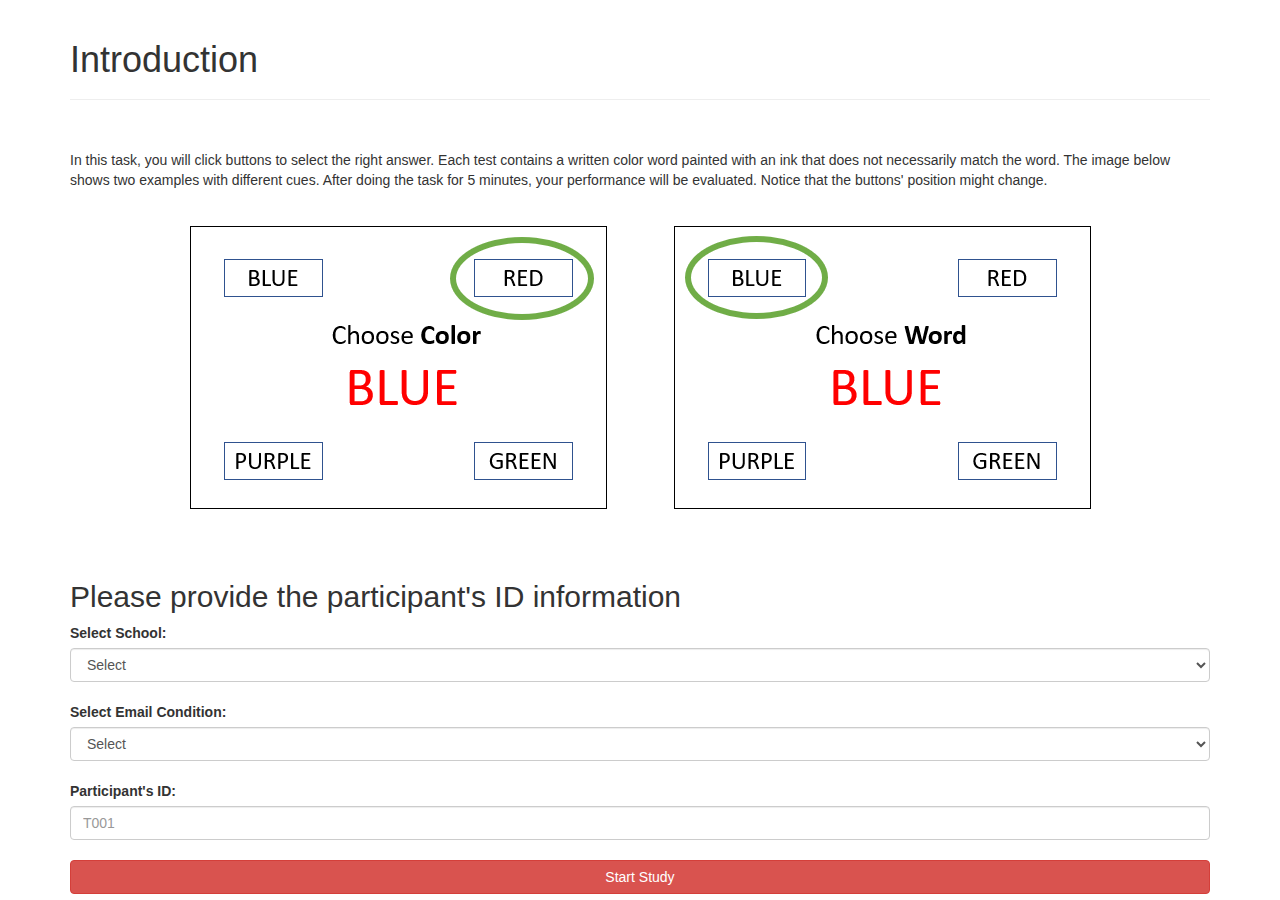
==== index.html @ 27ac1229 "first commit" ====
<!DOCTYPE html>
<html>
<head>
	<meta charset="utf-8">
	<meta name="viewport" content="width=device-width, initial-scale=1">
	<link rel="stylesheet" href="https://maxcdn.bootstrapcdn.com/bootstrap/3.3.7/css/bootstrap.min.css">
	<script src="https://ajax.googleapis.com/ajax/libs/jquery/3.2.0/jquery.min.js"></script>
	<script src="https://maxcdn.bootstrapcdn.com/bootstrap/3.3.7/js/bootstrap.min.js"></script>
	<script src="scripts/index.js"></script>
	<link rel="stylesheet" type="text/css" href="styles/index.css">
<title>Welcome!</title>
</head>
<body>
	<div class="container">
		<div class="page-header">
			<h1>Introduction</h1>      
		</div>
		<p>In this task, you will click buttons to select the right answer. Each test contains a written color word painted with an ink that does not necessarily match the word. The image below shows two examples with different cues. After doing the task for 5 minutes, your performance will be evaluated. Notice that the buttons' position might change.</p>
		<br/>
		<img class="centered-img" src="resources/cat-demo.png"/>
		<br/><br/>
		<h2 id="h2_daysession">Please provide the participant's ID information</h3>
		<form id="form-config" action="cat.html">
			<div id="form-group">
				<label for="selschool">Select School:</label>
				<select class="form-control" id="selschool">
					<option selected disabled hidden>Select</option>
					<option>UCI</option>
					<option>TAMU</option>
					<option>UH</option>
				</select>
				<br/>
				<label for="selcondition">Select Email Condition:</label>
				<select class="form-control" id="selcondition">
					<option selected disabled hidden>Select</option>
					<option>Batch</option>
					<option>Intermittent</option>
				</select>
				<br/>
				<label for="txtparticipant">Participant's ID:</label>
				<input id="txtparticipant" class="form-control" placeholder="T001" required></input>
				<br/>
				<input id="btn_start" type="submit" class="btn btn-danger btn-block" value="Start Study" />
			</div>
		</form>
	</div>
</body>
</html>
---- styles/index.css ----
#homepage p {
    text-align: justify;
    text-justify: inter-word;
}

#homepage li {
    font-weight: bold;
}

.centered-img {
    display: table;
    margin: 0 auto;
    margin-bottom: 5px;
}

.page-header {
    margin-bottom: 50px;
}

.affect-img img {
    width: 90%;
    display: table;
    margin: 0 auto;
    margin-top: 20px;
}

.label-left {
	position: absolute;
	top: 50%;
	left: 0;
}

.label-right {
	position: absolute;
	top: 50%;
	right: 0;
}

.group-SAM {
    position: relative;
}

.group-radio-btns {
	margin-left: 10.9%;
}

.group-radio-btns .radio-inline {
	margin-right: 11.1%;
}

.next-page {
    margin-top: 30px;
    margin-bottom: 100px;
}

.question-tlx {
    position: relative;
    margin-top: 30px;
    margin-bottom: 30px;
}

.question-tlx h3 {
    margin-bottom: 30px;
}

.label-low {
    position: absolute;
    left: 0;
    top: 65%;
}

.label-high {
    position: absolute;
    right: 0;
    top: 65%;
}

.tlx-option-wrapper {
    width: 80%;
    display: table;
    margin: 0 auto;
}

.tlx-option-wrapper .tlx-option{
    display: inline-block;
    width: 5%;
    height: 30px;
    border: 1px solid black;
    background: white;
}

@supports (-ms-ime-align:auto) {
    .tlx-option-wrapper .tlx-option {
       margin-right: -5px;
   }
}

@-moz-document url-prefix() { 
  .tlx-option-wrapper .tlx-option {
       margin-right: -5px;
   }
}

@media screen and (-ms-high-contrast: active), (-ms-high-contrast: none) {
   .tlx-option-wrapper .tlx-option {
       margin-right: -5px;
   }
}

.tlx-option-wrapper .tlx-option:hover{
    background: #d9534f;
    cursor: pointer;
}

.tlx-option-wrapper .tlx-option.selected{
    background: #d9534f;
}

.typing-container {
    display: block;
    width: 100%;
}

.typing-img-container, .typing-text-container {
    display: inline-block;
    width: 48%;
}

.typing-img-container img, .typing-text-container textarea {
    width: 100%;
    vertical-align: top;
    transition: all .2s ease-in-out;
}

.typing-img-container img:hover {
    cursor: zoom-in;
    transform: scale(1.5);
    transform-origin: 100% 0%;
}

.typing-text-container {
    margin-left: 2%;
    vertical-align: top;
}

.typing-img-container h4 {
    display: table;
    margin: 0 auto;
    margin-top: 5px;
}

.typing-text-container textarea {
    height: 500px;
    padding: 5px 5px 5px 5px;
    resize: none;
}

.typing-text-container input {
    margin-top: 10px;
}

.typing-text-container label {
    display: table;
    margin: 0 auto;
}

/* The Modal (background) */
.modal {
    display: none; /* Hidden by default */
    position: fixed; /* Stay in place */
    z-index: 1; /* Sit on top */
    padding-top: 15%; /* Location of the box */
    left: 0;
    top: 0;
    width: 100%; /* Full width */
    height: 100%; /* Full height */
    overflow: auto; /* Enable scroll if needed */
    background-color: rgb(0,0,0); /* Fallback color */
    background-color: rgba(0,0,0,0.4); /* Black w/ opacity */
}

/* Modal Content */
.modal-content {
    background-color: #fefefe;
    font-size: 18pt;
    margin: auto;
    padding: 20px;
    border: 1px solid #888;
    width: 40%;
}

/* The Close Button */
.close {
    color: black;
    float: right;
    font-size: 28px;
    font-weight: bold;
}

.close:hover,
.close:focus {
    color: #000;
    text-decoration: none;
    cursor: pointer;
}

.circle {
    display: none;
    margin: 0 auto;
    margin-top: -20px;
    margin-bottom: 20px;
	border-radius: 50%;
	border-style: solid;
	border-width: 1px;
	background: white;
	width: 100px;
	height: 100px;
}

.circle.red {
    background: red;
}

.circle.green {
    background: green;
}

#myProgress {
  width: 100%;
  background-color: #ddd;
}

#myBar {
  width: 1%;
  height: 30px;
  background-color: #4CAF50;
}

#upload-message {
    display: table;
    margin: 0 auto;
    margin-top: 30px;
    font-weight: bold;
}

#code {
    display: none;
    margin: 0 auto;
    margin-top: 30px;
    font-weight: bold;
    font-size: 18pt;
}

.checkboxContainer * {
    margin-bottom: 10px;
    margin-top: 10px;
    display: inline-block;
}
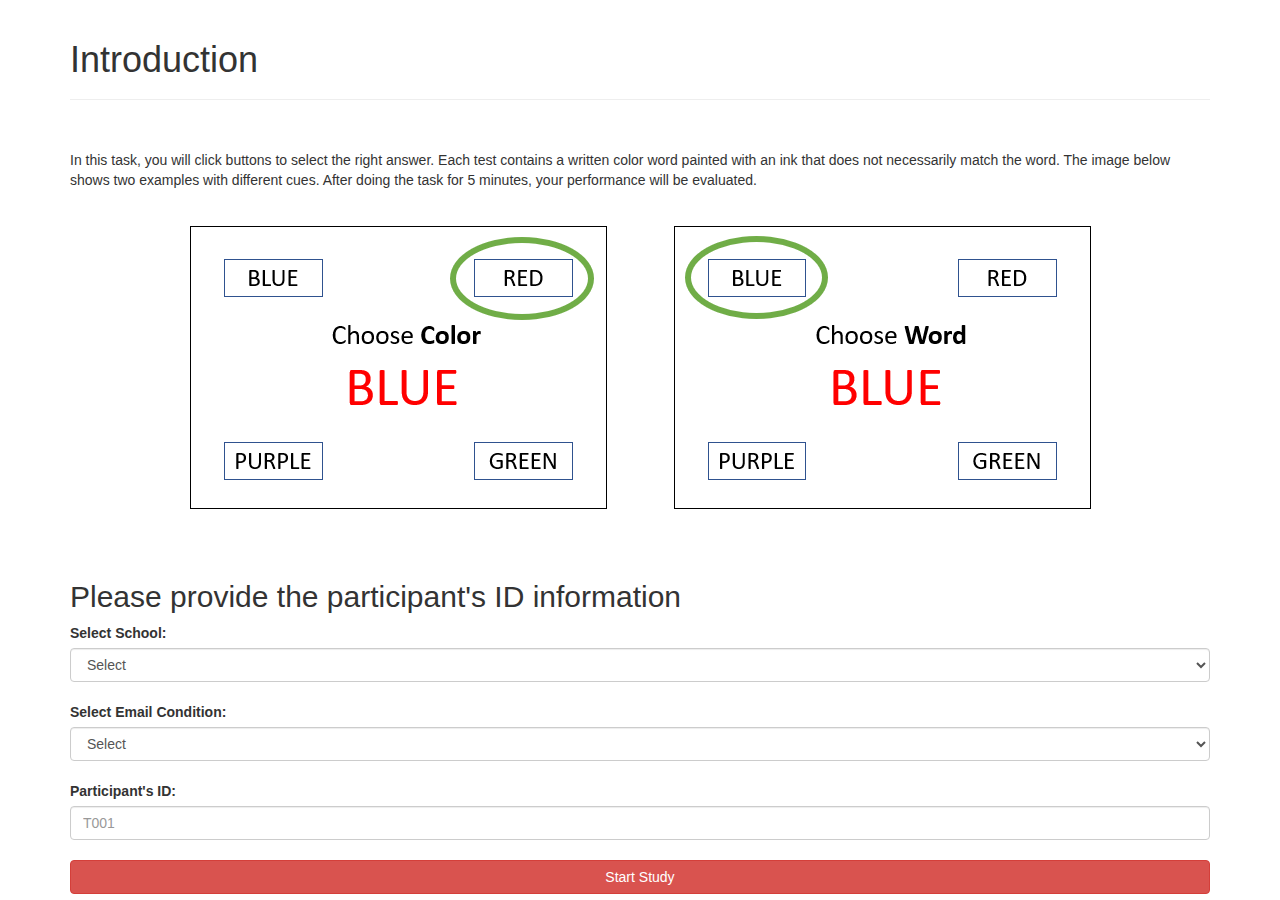
==== commit a11514d9: "changed instructions" ====
--- a/index.html
+++ b/index.html
@@ -15,7 +15,7 @@
 		<div class="page-header">
 			<h1>Introduction</h1>      
 		</div>
-		<p>In this task, you will click buttons to select the right answer. Each test contains a written color word painted with an ink that does not necessarily match the word. The image below shows two examples with different cues. After doing the task for 5 minutes, your performance will be evaluated. Notice that the buttons' position might change.</p>
+		<p>In this task, you will click buttons to select the right answer. Each test contains a written color word painted with an ink that does not necessarily match the word. The image below shows two examples with different cues. After doing the task for 5 minutes, your performance will be evaluated.</p>
 		<br/>
 		<img class="centered-img" src="resources/cat-demo.png"/>
 		<br/><br/>
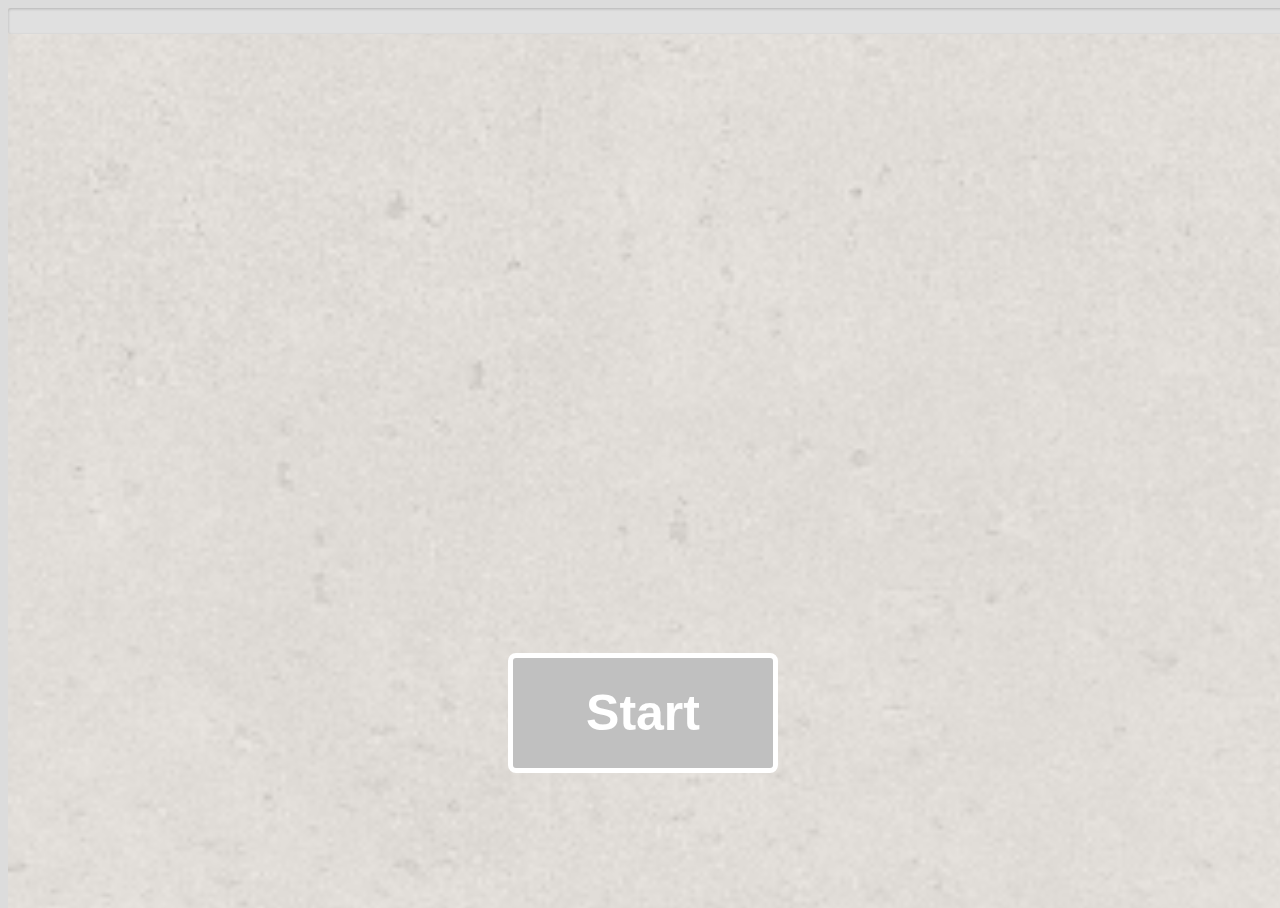
==== commit 51980802: "remove data log and introduction" ====
--- a/index.html
+++ b/index.html
@@ -1,48 +1,58 @@
 <!DOCTYPE html>
 <html>
-<head>
-	<meta charset="utf-8">
-	<meta name="viewport" content="width=device-width, initial-scale=1">
-	<link rel="stylesheet" href="https://maxcdn.bootstrapcdn.com/bootstrap/3.3.7/css/bootstrap.min.css">
-	<script src="https://ajax.googleapis.com/ajax/libs/jquery/3.2.0/jquery.min.js"></script>
-	<script src="https://maxcdn.bootstrapcdn.com/bootstrap/3.3.7/js/bootstrap.min.js"></script>
+  <head>
+    <meta charset="utf-8">
+    <title>Color Word Test</title>
+	<script src="scripts/jquery-1.12.4.js"></script>
+	<script src="scripts/jquery-ui.js"></script>
+    <link href="styles/catstyle.css" rel="stylesheet" type="text/css">
+  </head>
+  <body>
+	<div class="bg">
+	<div id="progress-bar">
+		<span id="progress-bar-fill" style="width: 0%"></span>
+	</div>
+	<audio id="sound" src="resources/fail.wav" preload="auto"></audio>
+    <img id="cat" src="resources/cat.jpg" alt="cat">
+    <img id="cat2" src="resources/cat2.jpg" alt="cat2">
+    <h1 id="target"></h1>
+    <h2 id="choose1">Choose <span id="choose2">Important</span></h2>
+	<h2 id="score1">Score: <span id="score2">0</span></h2>
+	<h2 id="counter"></h2>
+	<div id="popup">
+	<!-- Popup Div Starts Here -->
+		<div id="popupWindow">
+		<!-- Visible window -->
+			<div id="setting">
+				<h1>Settings</h1>
+				<br><br><br><br><br><br><br><br><br><br><br><br><br><br><br>
+				<button id="setButton" onclick="popup_hide()">Set</button>
+				<h2 id="cong_text">Congruent Mode</h2>
+				<label class="switch" id="switch1">
+				  <input id="checkBox1" type="checkbox">
+				  <span class="slider round"></span>
+				</label>
+				<h2 id="adap_text">Adaptive Mode</h2>
+				<label class="switch" id="switch2">
+				  <input id="checkBox2" type="checkbox">
+				  <span class="slider round"></span>
+				</label>
+				<h2 id="hide_text">Hide Counter</h2>
+				<label class="switch" id="switch3">
+				  <input id="checkBox3" type="checkbox" checked>
+				  <span class="slider round"></span>
+				</label>
+			</div>
+		</div>
+	<!-- Popup Div Ends Here -->
+	</div>
+	<input type="image" id="settings_img" onclick="popup_show()" src="resources/settings.png" />
+    <button class="button" id="start" onclick="startGame()">Start</button>
+    <button class="button" id="button0" onclick="b0_click()"></button>
+	<button class="button" id="button1" onclick="b1_click()"></button>
+    <button class="button" id="button2" onclick="b2_click()"></button>
+    <button class="button" id="button3" onclick="b3_click()"></button>
+    </div>
 	<script src="scripts/index.js"></script>
-	<link rel="stylesheet" type="text/css" href="styles/index.css">
-<title>Welcome!</title>
-</head>
-<body>
-	<div class="container">
-		<div class="page-header">
-			<h1>Introduction</h1>      
-		</div>
-		<p>In this task, you will click buttons to select the right answer. Each test contains a written color word painted with an ink that does not necessarily match the word. The image below shows two examples with different cues. After doing the task for 5 minutes, your performance will be evaluated.</p>
-		<br/>
-		<img class="centered-img" src="resources/cat-demo.png"/>
-		<br/><br/>
-		<h2 id="h2_daysession">Please provide the participant's ID information</h3>
-		<form id="form-config" action="cat.html">
-			<div id="form-group">
-				<label for="selschool">Select School:</label>
-				<select class="form-control" id="selschool">
-					<option selected disabled hidden>Select</option>
-					<option>UCI</option>
-					<option>TAMU</option>
-					<option>UH</option>
-				</select>
-				<br/>
-				<label for="selcondition">Select Email Condition:</label>
-				<select class="form-control" id="selcondition">
-					<option selected disabled hidden>Select</option>
-					<option>Batch</option>
-					<option>Intermittent</option>
-				</select>
-				<br/>
-				<label for="txtparticipant">Participant's ID:</label>
-				<input id="txtparticipant" class="form-control" placeholder="T001" required></input>
-				<br/>
-				<input id="btn_start" type="submit" class="btn btn-danger btn-block" value="Start Study" />
-			</div>
-		</form>
-	</div>
-</body>
+  </body>
 </html>--- a/styles/catstyle.css
+++ b/styles/catstyle.css
@@ -0,0 +1,253 @@
+*{
+    -webkit-user-select: none;
+    -moz-user-select: none;
+    -ms-user-select: none;
+    user-select: none;
+}
+html {
+  background-color: #DCDCDC;
+  font-family: sans-serif;
+  height: 100%;
+  margin: 0;
+}
+.bg {
+    /* The background image */
+    background-image: url("../resources/bg.png");
+    background-position: center;
+    background-size: cover;
+    position:absolute;
+    width:100%;
+    height:100%;
+}
+.button {
+    color: white;
+    background-color: #C0C0C0;
+    text-align: center;
+    font-size: 40px;
+    border-radius: 8px;
+    border: 4px solid white;
+    height: 80px;
+    width: 220px;
+    font-weight: bold;
+}
+.button:hover {
+    background-color: #DCDCDC;
+	cursor: pointer;
+}
+#button0 {
+    position:absolute;
+    top: 5%;
+    left: 5%;
+}
+#button1 {
+    position:absolute;
+    bottom: 5%;
+    left: 5%;
+}
+#button2 {
+    position:absolute;
+    top: 5%;
+    right: 5%;
+}
+#button3 {
+    position:absolute;
+    bottom: 5%;
+    right: 5%;
+}
+#start {
+    font-size: 50px;
+    border: 5px solid white;
+    height: 120px;
+    width: 270px;
+    font-weight: bold;
+    position:absolute;
+    bottom: 15%;
+    left: 50%;
+	margin-left:-140px;
+}
+#settings_img {
+	position: absolute;
+    bottom: 2%;
+    left: 50%;
+	width: 3%;
+    text-align: center;
+	margin-left:-30px
+}
+#popup {
+width:100%;
+height:100%;
+opacity:0.98;
+top:0;
+left:0;
+display:none;
+position:fixed;
+background-color:#313131;
+overflow:auto
+}
+#popupWindow {
+position:absolute;
+left:50%;
+top:17%;
+margin-left:-160px;
+}
+#setting {
+max-width:300px;
+min-width:250px;
+padding:10px 50px;
+border:2px solid gray;
+border-radius:10px;
+font-family:raleway;
+background-color:#fff
+}
+#target {
+	position:absolute;
+    top: 40%;
+    left: 50%;
+    transform: translate(-50%, -50%);
+    font-size: 140px;
+    font-weight: bold;
+}
+#choose1 {
+	position:absolute;
+    top: 30%;
+    left: 50%;
+    transform: translate(-50%, -50%);
+    font-size: 60px;
+    color:#B8860B;
+}
+#choose2 {
+    font-size: 70px;
+    font-style: oblique;
+}
+#score1 {
+	position:absolute;
+    top: 5%;
+    left: 50%;
+    transform: translate(-50%, -50%);
+    font-size: 60px;
+    color:#5F9EA0;
+	font-style: oblique;
+}
+#score2 {
+    font-size: 70px;
+	font-style: normal;
+}
+#counter {
+	position:absolute;
+  color: #5F9EA0;
+  bottom: 10%;
+  left: 46%;
+	font-size: 90px;
+    /* transform: translate(-50%, -50%); */
+}
+#cat {
+	position:absolute;
+    bottom: 30%;
+    left: 0%;
+}
+#cat2 {
+	position:absolute;
+    bottom: 30%;
+    right: 0%;
+}
+#progress-bar {
+    width: calc(100% - 6px);
+    height: 20px;
+    background: #e0e0e0;
+    padding: 3px;
+    border-radius: 3px;
+    box-shadow: inset 0 1px 3px rgba(0, 0, 0, .2);
+}
+#progress-bar-fill {
+    display: block;
+    height: 20px;
+    background: #659cef;
+    border-radius: 3px;
+}
+#switch1 {
+  bottom: 60%;
+  left: 80%;
+}
+#switch2 {
+  bottom: 45%;
+  left: 80%;
+}
+#switch3 {
+  bottom: 30%;
+  left: 80%;
+}
+#cong_text {
+  position: absolute;
+  bottom: 60%;
+  left: 15%;
+}
+#adap_text {
+  position: absolute;
+  bottom: 45%;
+  left: 15%;
+}
+#hide_text {
+  position: absolute;
+  bottom: 30%;
+  left: 15%;
+}
+#setButton {
+	position: absolute;
+    bottom: 5%;
+    left: 25%;
+    color: white;
+    background-color: #C0C0C0;
+    text-align: center;
+    font-size: 30px;
+    border-radius: 8px;
+    height: 70px;
+    width: 160px;
+    font-weight: bold;
+}
+.switch {
+	position: absolute;
+	transform: translate(-50%, -50%);
+	width: 60px;
+	height: 34px;
+}
+.switch input {display:none;}
+.slider {
+  position: absolute;
+  cursor: pointer;
+  top: 0;
+  left: 0;
+  right: 0;
+  bottom: 0;
+  background-color: #ccc;
+  -webkit-transition: .4s;
+  transition: .4s;
+}
+.slider:before {
+  position: absolute;
+  content: "";
+  height: 26px;
+  width: 26px;
+  left: 4px;
+  bottom: 4px;
+  background-color: white;
+  -webkit-transition: .4s;
+  transition: .4s;
+}
+input:checked + .slider {
+  background-color: #2196F3;
+}
+input:focus + .slider {
+  box-shadow: 0 0 1px #2196F3;
+}
+input:checked + .slider:before {
+  -webkit-transform: translateX(26px);
+  -ms-transform: translateX(26px);
+  transform: translateX(26px);
+}
+/* Rounded sliders */
+.slider.round {
+  border-radius: 34px;
+}
+.slider.round:before {
+  border-radius: 50%;
+}